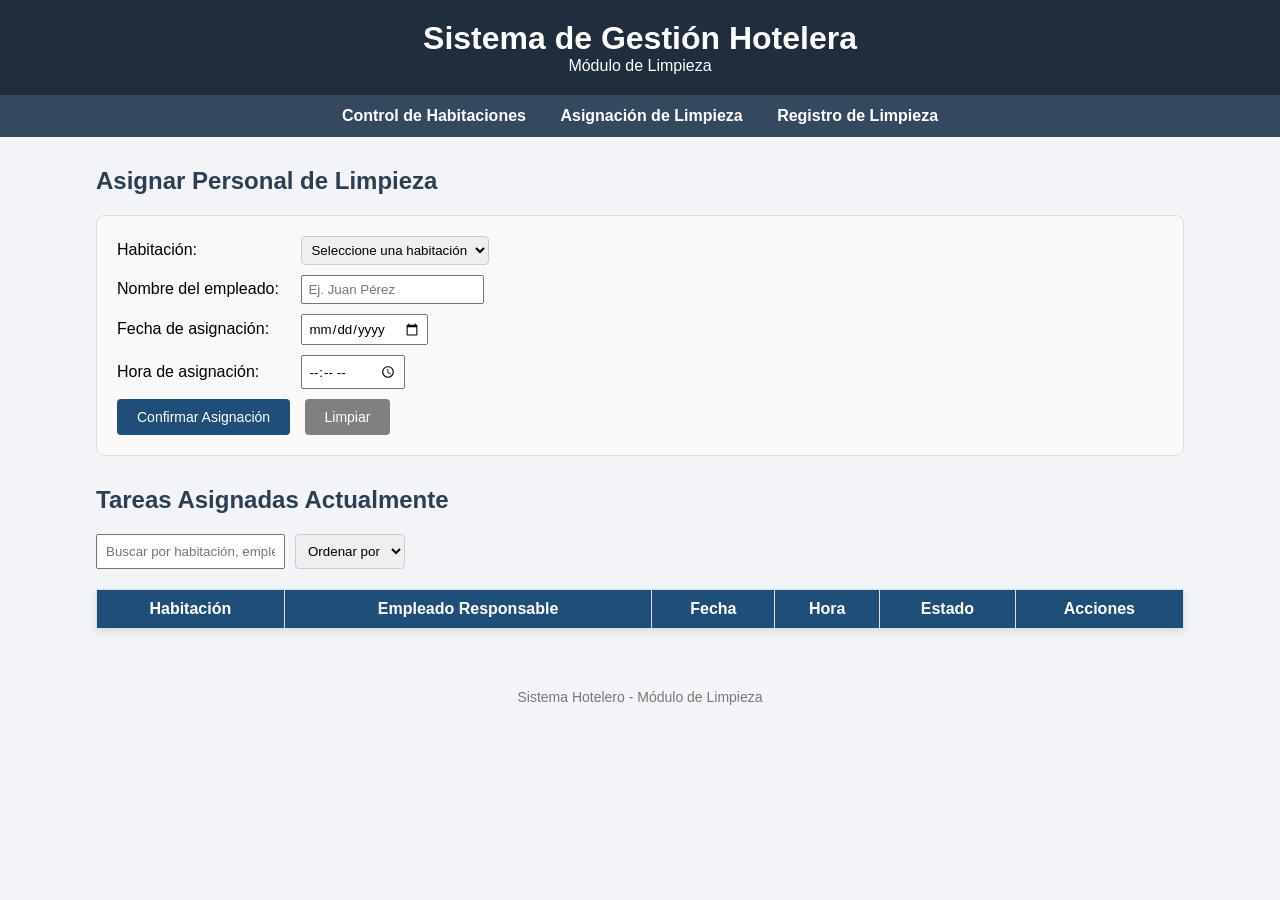
==== asignacion_limpieza.html @ deaca9ff "Agregue Nuevos Cambios Visuales" ====
<!DOCTYPE html>
<html lang="es">
<head>
    <meta charset="UTF-8">
    <meta name="viewport" content="width=device-width, initial-scale=1.0">
    <title>Asignación de Limpieza - Sistema Hotelero</title>
    <link rel="stylesheet" href="estilos_limpieza.css">
    <style>
        .barra-controles {
            display: flex;
            flex-wrap: wrap;
            gap: 10px;
            margin-bottom: 20px;
            align-items: center;
        }

        .barra-controles input,
        .barra-controles select {
            padding: 8px;
        }

        .mensaje {
            padding: 12px;
            margin-bottom: 15px;
            border-radius: 5px;
            display: none;
            font-weight: bold;
        }

        .mensaje.exito {
            background-color: #d4edda;
            color: #155724;
            border: 1px solid #c3e6cb;
        }

        .mensaje.error {
            background-color: #f8d7da;
            color: #721c24;
            border: 1px solid #f5c6cb;
        }

        .acciones-btn {
            padding: 5px 10px;
            border: none;
            color: white;
            cursor: pointer;
            border-radius: 4px;
            margin-right: 5px;
        }

        .btn-editar {
            background-color: orange;
        }

        .btn-eliminar {
            background-color: red;
        }

        .btn-limpiar {
            background-color: gray;
            color: white;
            border: none;
            padding: 10px 20px;
            cursor: pointer;
            border-radius: 4px;
            margin-left: 10px;
        }

        table {
            width: 100%;
            border-collapse: collapse;
            background: white;
        }

        th, td {
            border: 1px solid #ddd;
            padding: 10px;
            text-align: center;
        }

        th {
            background-color: #1f4e79;
            color: white;
        }
    </style>
</head>
<body>

<header>
    <h1>Sistema de Gestión Hotelera</h1>
    <p>Módulo de Limpieza</p>
</header>

<nav>
    <a href="index.html">Control de Habitaciones</a>
    <a href="asignacion_limpieza.html">Asignación de Limpieza</a>
    <a href="#">Registro de Limpieza</a>
</nav>

<div class="container">

    <h2>Asignar Personal de Limpieza</h2>

    <div id="mensaje" class="mensaje"></div>

    <div style="background-color: #f9f9f9; padding: 20px; border-radius: 8px; border: 1px solid #ddd; margin-bottom: 30px;">
        <form id="formAsignacion">
            <label for="habitacion" style="display: inline-block; width: 180px;">Habitación:</label>
            <select id="habitacion" name="habitacion" style="padding: 5px; margin-bottom: 10px;">
                <option value="">Seleccione una habitación</option>
                <option value="101">101</option>
                <option value="102">102</option>
                <option value="103">103</option>
                <option value="104">104</option>
                <option value="105">105</option>
                <option value="201">201</option>
                <option value="202">202</option>
                <option value="203">203</option>
                <option value="204">204</option>
                <option value="205">205</option>
                <option value="301">301</option>
                <option value="302">302</option>
                <option value="303">303</option>
                <option value="304">304</option>
                <option value="305">305</option>
                <option value="401">401</option>
                <option value="402">402</option>
                <option value="403">403</option>
            </select>
            <br>

            <label for="empleado" style="display: inline-block; width: 180px;">Nombre del empleado:</label>
            <input type="text" id="empleado" name="empleado" placeholder="Ej. Juan Pérez" style="padding: 5px; margin-bottom: 10px;">
            <br>

            <label for="fecha" style="display: inline-block; width: 180px;">Fecha de asignación:</label>
            <input type="date" id="fecha" name="fecha" style="padding: 5px; margin-bottom: 10px;">
            <br>

            <label for="hora" style="display: inline-block; width: 180px;">Hora de asignación:</label>
            <input type="time" id="hora" name="hora" style="padding: 5px; margin-bottom: 10px;">
            <br>

            <button type="submit" id="btnGuardar" style="background-color: #1f4e79; color: white; border: none; padding: 10px 20px; cursor: pointer; border-radius: 4px;">
                Confirmar Asignación
            </button>

            <button type="button" class="btn-limpiar" onclick="limpiarFormulario()">
                Limpiar
            </button>
        </form>
    </div>

    <h2>Tareas Asignadas Actualmente</h2>

    <div class="barra-controles">
        <input type="text" id="buscador" placeholder="Buscar por habitación, empleado o fecha">

        <select id="ordenarPor">
            <option value="ninguno">Ordenar por</option>
            <option value="habitacion">Habitación</option>
            <option value="fecha">Fecha</option>
        </select>
    </div>

    <table id="tablaAsignaciones">
        <thead>
        <tr>
            <th>Habitación</th>
            <th>Empleado Responsable</th>
            <th>Fecha</th>
            <th>Hora</th>
            <th>Estado</th>
            <th>Acciones</th>
        </tr>
        </thead>
        <tbody>
        </tbody>
    </table>

</div>

<footer>
    Sistema Hotelero - Módulo de Limpieza
</footer>

<script>
    let asignaciones = JSON.parse(localStorage.getItem("asignaciones")) || [];
    let indiceEditando = -1;

    function guardarAsignaciones() {
        localStorage.setItem("asignaciones", JSON.stringify(asignaciones));
    }

    function mostrarMensaje(texto, tipo) {
        const mensaje = document.getElementById("mensaje");
        mensaje.textContent = texto;
        mensaje.className = "mensaje " + tipo;
        mensaje.style.display = "block";

        setTimeout(() => {
            mensaje.style.display = "none";
        }, 2500);
    }

    function eliminarAsignacion(indice) {
        const confirmar = confirm("¿Seguro que deseas eliminar esta asignación?");
        if (!confirmar) return;

        asignaciones.splice(indice, 1);
        guardarAsignaciones();
        aplicarFiltrosYOrden();
        mostrarMensaje("Asignación eliminada correctamente", "exito");
    }

    function editarAsignacion(indice) {
        document.getElementById("habitacion").value = asignaciones[indice].habitacion;
        document.getElementById("empleado").value = asignaciones[indice].empleado;
        document.getElementById("fecha").value = asignaciones[indice].fecha;
        document.getElementById("hora").value = asignaciones[indice].hora;

        indiceEditando = indice;
        document.getElementById("btnGuardar").textContent = "Guardar Cambios";
        mostrarMensaje("Editando asignación seleccionada", "exito");
    }

    function limpiarFormulario() {
        document.getElementById("formAsignacion").reset();
        indiceEditando = -1;
        document.getElementById("btnGuardar").textContent = "Confirmar Asignación";
        mostrarMensaje("Formulario limpiado", "exito");
    }

    function validarNombre(nombre) {
        const soloNumeros = /^[0-9]+$/;
        return nombre.trim() !== "" && !soloNumeros.test(nombre.trim());
    }

    function existeAsignacionDuplicada(habitacion, fecha, indiceActual = -1) {
        return asignaciones.some((a, index) => {
            return a.habitacion === habitacion && a.fecha === fecha && index !== indiceActual;
        });
    }

    document.getElementById("formAsignacion").addEventListener("submit", function(e) {
        e.preventDefault();

        let habitacion = document.getElementById("habitacion").value;
        let empleado = document.getElementById("empleado").value;
        let fecha = document.getElementById("fecha").value;
        let hora = document.getElementById("hora").value;
        let estado = "Pendiente";

        if (habitacion === "" || empleado.trim() === "" || fecha === "" || hora === "") {
            mostrarMensaje("Completa todos los campos", "error");
            return;
        }

        if (!validarNombre(empleado)) {
            mostrarMensaje("El nombre del empleado no puede estar vacío ni ser solo números", "error");
            return;
        }

        if (existeAsignacionDuplicada(habitacion, fecha, indiceEditando)) {
            mostrarMensaje("Ya existe una asignación para esa habitación en esa fecha", "error");
            return;
        }

        let datosAsignacion = {
            habitacion: habitacion,
            empleado: empleado,
            fecha: fecha,
            hora: hora,
            estado: estado
        };

        if (indiceEditando === -1) {
            asignaciones.push(datosAsignacion);
            mostrarMensaje("Asignación guardada correctamente", "exito");
        } else {
            asignaciones[indiceEditando] = datosAsignacion;
            indiceEditando = -1;
            document.getElementById("btnGuardar").textContent = "Confirmar Asignación";
            mostrarMensaje("Asignación actualizada correctamente", "exito");
        }

        guardarAsignaciones();
        aplicarFiltrosYOrden();
        document.getElementById("formAsignacion").reset();
    });

    document.getElementById("buscador").addEventListener("input", aplicarFiltrosYOrden);
    document.getElementById("ordenarPor").addEventListener("change", aplicarFiltrosYOrden);

    function aplicarFiltrosYOrden() {
        let texto = document.getElementById("buscador").value.toLowerCase();
        let orden = document.getElementById("ordenarPor").value;

        let listaFiltrada = asignaciones.filter(a =>
            a.habitacion.toLowerCase().includes(texto) ||
            a.empleado.toLowerCase().includes(texto) ||
            a.fecha.toLowerCase().includes(texto)
        );

        if (orden === "habitacion") {
            listaFiltrada.sort((a, b) => a.habitacion.localeCompare(b.habitacion));
        } else if (orden === "fecha") {
            listaFiltrada.sort((a, b) => a.fecha.localeCompare(b.fecha));
        }

        const listaConIndices = listaFiltrada.map(item => {
            return {
                ...item,
                indiceOriginal: asignaciones.findIndex(a =>
                    a.habitacion === item.habitacion &&
                    a.empleado === item.empleado &&
                    a.fecha === item.fecha &&
                    a.hora === item.hora &&
                    a.estado === item.estado
                )
            };
        });

        let tbody = document.querySelector("#tablaAsignaciones tbody");
        tbody.innerHTML = "";

        listaConIndices.forEach(function(asignacion) {
            let fila = document.createElement("tr");

            fila.innerHTML = `
                <td>${asignacion.habitacion}</td>
                <td>${asignacion.empleado}</td>
                <td>${asignacion.fecha}</td>
                <td>${asignacion.hora}</td>
                <td>${asignacion.estado}</td>
                <td>
                    <button class="acciones-btn btn-editar" onclick="editarAsignacion(${asignacion.indiceOriginal})">Editar</button>
                    <button class="acciones-btn btn-eliminar" onclick="eliminarAsignacion(${asignacion.indiceOriginal})">Eliminar</button>
                </td>
            `;

            tbody.appendChild(fila);
        });
    }

    aplicarFiltrosYOrden();
</script>

</body>
</html>
---- estilos_limpieza.css ----
*{
margin:0;
padding:0;
box-sizing:border-box;
font-family:Arial, Helvetica, sans-serif;
}

body{background:#f2f4f7;}

header{
background:#1f2d3d;
color:white;
text-align:center;
padding:20px;
}

nav{
background:#34495e;
padding:12px;
text-align:center;
}

nav a{
color:white;
margin:15px;
text-decoration:none;
font-weight:bold;
}

nav a:hover{text-decoration:underline;}

.container{width:85%; margin:auto; margin-top:30px;}

h2{margin-bottom:20px; color:#2c3e50;}

table{
width:100%;
border-collapse:collapse;
background:white;
box-shadow:0 3px 8px rgba(0,0,0,0.1);
}

th{
background:#2c3e50;
color:white;
padding:12px;
}

td{
padding:12px;
text-align:center;
border-bottom:1px solid #ddd;
}

tr:hover{background:#f5f5f5;}

select{
padding:5px;
border-radius:4px;
border:1px solid #ccc;
}

button{
padding:7px 14px;
background:#3498db;
border:none;
color:white;
border-radius:5px;
cursor:pointer;
font-size:14px;
}

button:hover{background:#2980b9;}

.limpia{color:green; font-weight:bold;}
.sucia{color:red; font-weight:bold;}
.limpieza{color:orange; font-weight:bold;}
.mantenimiento{color:gray; font-weight:bold;}

footer{
margin-top:40px;
text-align:center;
padding:20px;
color:#777;
font-size:14px;
}

/* ===== Estilos para el formulario de Registro de Limpieza ===== */
#registro {
  max-width: 700px;
  margin: 40px auto;
}

#formRegistro {
  background: #fff;
  border-radius: 10px;
  padding: 25px;
  box-shadow: 0 4px 12px rgba(0,0,0,0.15);
}

#formRegistro label {
  font-weight: bold;
  color: #2c3e50;
  margin-bottom: 6px;
  display: block;
}

#formRegistro input,
#formRegistro select,
#formRegistro textarea {
  width: 100%;
  padding: 12px 14px;
  border: 1px solid #ccc;
  border-radius: 6px;
  margin-bottom: 18px;
  font-size: 14px;
  transition: border-color 0.3s;
}

#formRegistro input:focus,
#formRegistro select:focus,
#formRegistro textarea:focus {
  border-color: #3498db;
  outline: none;
  box-shadow: 0 0 5px rgba(52,152,219,0.3);
}

#formRegistro textarea {
  resize: vertical;
}

#registro h2 {
  color: #2c3e50;
  font-weight: bold;
}

#registro .btn-success {
  font-size: 16px;
  padding: 12px;
  border-radius: 6px;
  width: 100%;
  background: #28a745;
  border: none;
  transition: background 0.3s;
}

#registro .btn-success:hover {
  background: #218838;
}

/* ===== Estilos para la tabla de Historial de Limpieza ===== */
#historial {
  max-width: 900px;
  margin: 40px auto;
}

#tablaHistorial {
  width: 100%;
  border-collapse: collapse;
  background: #fff;
  border-radius: 8px;
  overflow: hidden;
  box-shadow: 0 4px 12px rgba(0,0,0,0.1);
}

#tablaHistorial th {
  background: #2c3e50;
  color: #fff;
  padding: 14px;
  text-align: center;
  font-weight: bold;
}

#tablaHistorial td {
  padding: 12px;
  text-align: center;
  border-bottom: 1px solid #ddd;
  font-size: 14px;
}

#tablaHistorial tr:hover {
  background: #f9f9f9;
}

/* Estados con colores tipo badge */
.badge {
  padding: 6px 10px;
  border-radius: 12px;
  font-size: 13px;
  font-weight: bold;
  color: #fff;
}

.badge-success { background: #28a745; }   
.badge-warning { background: #ffc107; }   
.badge-danger  { background: #dc3545; }   

/* Botón de acción (borrar) */
#tablaHistorial .btn-danger {
  padding: 6px 10px;
  font-size: 14px;
  border-radius: 6px;
  background: #dc3545;
  border: none;
  cursor: pointer;
  color: #fff;
  transition: background 0.3s;
}

#tablaHistorial .btn-danger:hover {
  background: #c82333;
}
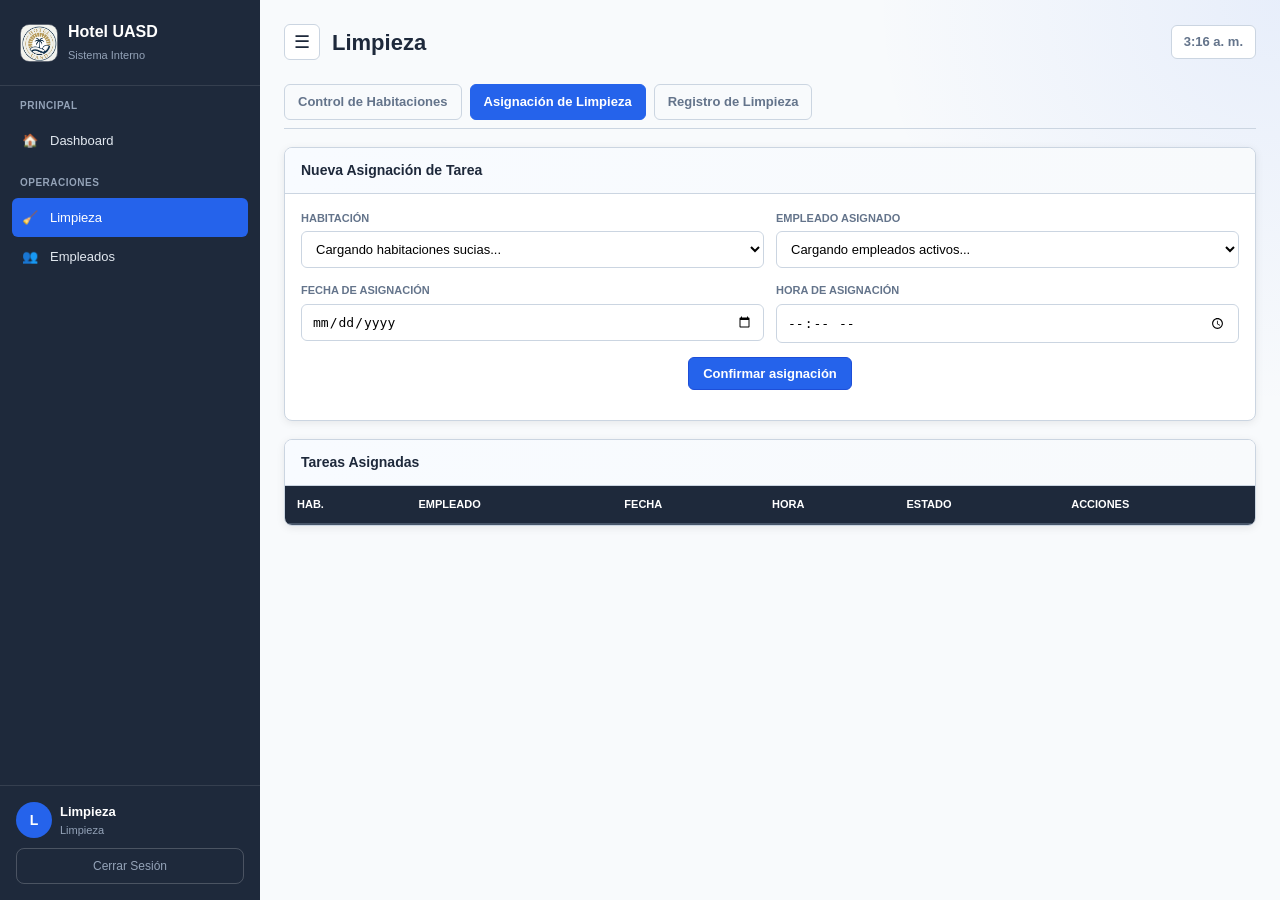
==== commit e8733d71: "Subir versión correcta del módulo de limpieza" ====
--- a/asignacion_limpieza.html
+++ b/asignacion_limpieza.html
@@ -3,348 +3,152 @@
 <head>
     <meta charset="UTF-8">
     <meta name="viewport" content="width=device-width, initial-scale=1.0">
-    <title>Asignación de Limpieza - Sistema Hotelero</title>
-    <link rel="stylesheet" href="estilos_limpieza.css">
+    <meta http-equiv="Cache-Control" content="no-cache, no-store, must-revalidate">
+    <meta http-equiv="Pragma" content="no-cache">
+    <meta http-equiv="Expires" content="0">
+    <title>Hotel UASD &middot; Limpieza</title>
+    <link rel="icon" type="image/png" href="assets/img/logo-hotel.png">
     <style>
-        .barra-controles {
-            display: flex;
-            flex-wrap: wrap;
-            gap: 10px;
-            margin-bottom: 20px;
-            align-items: center;
+        html, body {
+            background: #f8fafc;
+            color: #1e293b;
         }
 
-        .barra-controles input,
-        .barra-controles select {
-            padding: 8px;
-        }
-
-        .mensaje {
-            padding: 12px;
-            margin-bottom: 15px;
-            border-radius: 5px;
-            display: none;
-            font-weight: bold;
-        }
-
-        .mensaje.exito {
-            background-color: #d4edda;
-            color: #155724;
-            border: 1px solid #c3e6cb;
-        }
-
-        .mensaje.error {
-            background-color: #f8d7da;
-            color: #721c24;
-            border: 1px solid #f5c6cb;
-        }
-
-        .acciones-btn {
-            padding: 5px 10px;
-            border: none;
-            color: white;
-            cursor: pointer;
-            border-radius: 4px;
-            margin-right: 5px;
-        }
-
-        .btn-editar {
-            background-color: orange;
-        }
-
-        .btn-eliminar {
-            background-color: red;
-        }
-
-        .btn-limpiar {
-            background-color: gray;
-            color: white;
-            border: none;
-            padding: 10px 20px;
-            cursor: pointer;
-            border-radius: 4px;
-            margin-left: 10px;
-        }
-
-        table {
-            width: 100%;
-            border-collapse: collapse;
-            background: white;
-        }
-
-        th, td {
-            border: 1px solid #ddd;
-            padding: 10px;
-            text-align: center;
-        }
-
-        th {
-            background-color: #1f4e79;
-            color: white;
+        .app-layout {
+            min-height: 100vh;
         }
     </style>
+    <link rel="stylesheet" href="assets/css/estilos_limpieza.css">
 </head>
 <body>
+<div class="app-layout">
+    <aside class="sidebar" id="sidebar">
+        <div class="sidebar-header">
+            <div class="logo-icon">
+                <img src="assets/img/logo-hotel.png" alt="Logo Hotel UASD" class="logo-icon-img">
+            </div>
+            <div class="logo-texto">
+                <h2>Hotel UASD</h2>
+                <small>Sistema Interno</small>
+            </div>
+        </div>
 
-<header>
-    <h1>Sistema de Gestión Hotelera</h1>
-    <p>Módulo de Limpieza</p>
-</header>
+        <div class="sidebar-menu">
+            <div class="menu-seccion">
+                <div class="menu-titulo">Principal</div>
+                <a href="#" class="menu-item">
+                    <span class="icono">&#127968;</span>
+                    <span class="texto-menu">Dashboard</span>
+                </a>
+            </div>
 
-<nav>
-    <a href="index.html">Control de Habitaciones</a>
-    <a href="asignacion_limpieza.html">Asignación de Limpieza</a>
-    <a href="#">Registro de Limpieza</a>
-</nav>
+            <div class="menu-seccion">
+                <div class="menu-titulo">Operaciones</div>
+                <a href="index.html" class="menu-item activo">
+                    <span class="icono">&#129529;</span>
+                    <span class="texto-menu">Limpieza</span>
+                </a>
+                <a href="empleados_limpieza.html" class="menu-item">
+                    <span class="icono">&#128101;</span>
+                    <span class="texto-menu">Empleados</span>
+                </a>
+            </div>
+        </div>
 
-<div class="container">
+        <div class="sidebar-footer">
+            <div class="usuario-info">
+                <div class="usuario-avatar">L</div>
+                <div class="usuario-datos">
+                    <span class="usuario-nombre">Limpieza</span>
+                    <span class="usuario-rol">Limpieza</span>
+                </div>
+            </div>
+            <button type="button" class="btn-cerrar-sesion">Cerrar Sesi&oacute;n</button>
+        </div>
+    </aside>
 
-    <h2>Asignar Personal de Limpieza</h2>
+    <div class="sidebar-backdrop" id="sidebarBackdrop"></div>
 
-    <div id="mensaje" class="mensaje"></div>
+    <main class="main-content">
+        <header class="top-header">
+            <div style="display:flex;align-items:center;gap:12px">
+                <button class="btn-toggle-sidebar" id="toggleSidebar" title="Abrir men&uacute;">&#9776;</button>
+                <h1>Limpieza</h1>
+            </div>
+            <div class="hora-actual" id="horaActual">--:--</div>
+        </header>
 
-    <div style="background-color: #f9f9f9; padding: 20px; border-radius: 8px; border: 1px solid #ddd; margin-bottom: 30px;">
-        <form id="formAsignacion">
-            <label for="habitacion" style="display: inline-block; width: 180px;">Habitación:</label>
-            <select id="habitacion" name="habitacion" style="padding: 5px; margin-bottom: 10px;">
-                <option value="">Seleccione una habitación</option>
-                <option value="101">101</option>
-                <option value="102">102</option>
-                <option value="103">103</option>
-                <option value="104">104</option>
-                <option value="105">105</option>
-                <option value="201">201</option>
-                <option value="202">202</option>
-                <option value="203">203</option>
-                <option value="204">204</option>
-                <option value="205">205</option>
-                <option value="301">301</option>
-                <option value="302">302</option>
-                <option value="303">303</option>
-                <option value="304">304</option>
-                <option value="305">305</option>
-                <option value="401">401</option>
-                <option value="402">402</option>
-                <option value="403">403</option>
-            </select>
-            <br>
+        <div class="limpieza-module">
+            <div class="sub-nav">
+                <a href="index.html" class="sub-nav-btn-link"><span class="sub-nav-btn">Control de Habitaciones</span></a>
+                <button class="sub-nav-btn activo">Asignaci&oacute;n de Limpieza</button>
+                <a href="index.html#registro" class="sub-nav-btn-link"><span class="sub-nav-btn">Registro de Limpieza</span></a>
+            </div>
 
-            <label for="empleado" style="display: inline-block; width: 180px;">Nombre del empleado:</label>
-            <input type="text" id="empleado" name="empleado" placeholder="Ej. Juan Pérez" style="padding: 5px; margin-bottom: 10px;">
-            <br>
+            <div class="panel">
+                <div class="panel-header">
+                    <span class="panel-titulo">Nueva Asignaci&oacute;n de Tarea</span>
+                </div>
+                <div class="panel-body">
+                    <div id="mensaje" class="mensaje"></div>
 
-            <label for="fecha" style="display: inline-block; width: 180px;">Fecha de asignación:</label>
-            <input type="date" id="fecha" name="fecha" style="padding: 5px; margin-bottom: 10px;">
-            <br>
+                    <form id="formAsignacion" class="grid-2 form-grid-tight">
+                        <div class="form-group">
+                            <label for="habitacion" class="form-label">Habitaci&oacute;n</label>
+                            <select id="habitacion" name="habitacion" required>
+                                <option value="">Cargando habitaciones sucias...</option>
+                            </select>
+                        </div>
 
-            <label for="hora" style="display: inline-block; width: 180px;">Hora de asignación:</label>
-            <input type="time" id="hora" name="hora" style="padding: 5px; margin-bottom: 10px;">
-            <br>
+                        <div class="form-group">
+                            <label for="empleado" class="form-label">Empleado asignado</label>
+                            <select id="empleado" name="empleado" required>
+                                <option value="">Cargando empleados activos...</option>
+                            </select>
+                        </div>
 
-            <button type="submit" id="btnGuardar" style="background-color: #1f4e79; color: white; border: none; padding: 10px 20px; cursor: pointer; border-radius: 4px;">
-                Confirmar Asignación
-            </button>
+                        <div class="form-group">
+                            <label for="fecha" class="form-label">Fecha de asignaci&oacute;n</label>
+                            <input type="date" id="fecha" name="fecha" required>
+                        </div>
 
-            <button type="button" class="btn-limpiar" onclick="limpiarFormulario()">
-                Limpiar
-            </button>
-        </form>
-    </div>
+                        <div class="form-group">
+                            <label for="hora" class="form-label">Hora de asignaci&oacute;n</label>
+                            <input type="time" id="hora" name="hora" required>
+                        </div>
 
-    <h2>Tareas Asignadas Actualmente</h2>
+                        <div class="form-group form-group-full form-actions-end">
+                            <button type="submit" id="btnGuardar" class="btn btn-primario">Confirmar asignaci&oacute;n</button>
+                        </div>
+                    </form>
+                </div>
+            </div>
 
-    <div class="barra-controles">
-        <input type="text" id="buscador" placeholder="Buscar por habitación, empleado o fecha">
-
-        <select id="ordenarPor">
-            <option value="ninguno">Ordenar por</option>
-            <option value="habitacion">Habitación</option>
-            <option value="fecha">Fecha</option>
-        </select>
-    </div>
-
-    <table id="tablaAsignaciones">
-        <thead>
-        <tr>
-            <th>Habitación</th>
-            <th>Empleado Responsable</th>
-            <th>Fecha</th>
-            <th>Hora</th>
-            <th>Estado</th>
-            <th>Acciones</th>
-        </tr>
-        </thead>
-        <tbody>
-        </tbody>
-    </table>
-
+            <div class="panel">
+                <div class="panel-header">
+                    <span class="panel-titulo">Tareas Asignadas</span>
+                </div>
+                <div class="tabla-wrap">
+                    <table id="tablaAsignaciones" class="modulo-table">
+                        <thead>
+                        <tr>
+                            <th>Hab.</th>
+                            <th>Empleado</th>
+                            <th>Fecha</th>
+                            <th>Hora</th>
+                            <th>Estado</th>
+                            <th>Acciones</th>
+                        </tr>
+                        </thead>
+                        <tbody></tbody>
+                    </table>
+                </div>
+            </div>
+        </div>
+    </main>
 </div>
 
-<footer>
-    Sistema Hotelero - Módulo de Limpieza
-</footer>
-
-<script>
-    let asignaciones = JSON.parse(localStorage.getItem("asignaciones")) || [];
-    let indiceEditando = -1;
-
-    function guardarAsignaciones() {
-        localStorage.setItem("asignaciones", JSON.stringify(asignaciones));
-    }
-
-    function mostrarMensaje(texto, tipo) {
-        const mensaje = document.getElementById("mensaje");
-        mensaje.textContent = texto;
-        mensaje.className = "mensaje " + tipo;
-        mensaje.style.display = "block";
-
-        setTimeout(() => {
-            mensaje.style.display = "none";
-        }, 2500);
-    }
-
-    function eliminarAsignacion(indice) {
-        const confirmar = confirm("¿Seguro que deseas eliminar esta asignación?");
-        if (!confirmar) return;
-
-        asignaciones.splice(indice, 1);
-        guardarAsignaciones();
-        aplicarFiltrosYOrden();
-        mostrarMensaje("Asignación eliminada correctamente", "exito");
-    }
-
-    function editarAsignacion(indice) {
-        document.getElementById("habitacion").value = asignaciones[indice].habitacion;
-        document.getElementById("empleado").value = asignaciones[indice].empleado;
-        document.getElementById("fecha").value = asignaciones[indice].fecha;
-        document.getElementById("hora").value = asignaciones[indice].hora;
-
-        indiceEditando = indice;
-        document.getElementById("btnGuardar").textContent = "Guardar Cambios";
-        mostrarMensaje("Editando asignación seleccionada", "exito");
-    }
-
-    function limpiarFormulario() {
-        document.getElementById("formAsignacion").reset();
-        indiceEditando = -1;
-        document.getElementById("btnGuardar").textContent = "Confirmar Asignación";
-        mostrarMensaje("Formulario limpiado", "exito");
-    }
-
-    function validarNombre(nombre) {
-        const soloNumeros = /^[0-9]+$/;
-        return nombre.trim() !== "" && !soloNumeros.test(nombre.trim());
-    }
-
-    function existeAsignacionDuplicada(habitacion, fecha, indiceActual = -1) {
-        return asignaciones.some((a, index) => {
-            return a.habitacion === habitacion && a.fecha === fecha && index !== indiceActual;
-        });
-    }
-
-    document.getElementById("formAsignacion").addEventListener("submit", function(e) {
-        e.preventDefault();
-
-        let habitacion = document.getElementById("habitacion").value;
-        let empleado = document.getElementById("empleado").value;
-        let fecha = document.getElementById("fecha").value;
-        let hora = document.getElementById("hora").value;
-        let estado = "Pendiente";
-
-        if (habitacion === "" || empleado.trim() === "" || fecha === "" || hora === "") {
-            mostrarMensaje("Completa todos los campos", "error");
-            return;
-        }
-
-        if (!validarNombre(empleado)) {
-            mostrarMensaje("El nombre del empleado no puede estar vacío ni ser solo números", "error");
-            return;
-        }
-
-        if (existeAsignacionDuplicada(habitacion, fecha, indiceEditando)) {
-            mostrarMensaje("Ya existe una asignación para esa habitación en esa fecha", "error");
-            return;
-        }
-
-        let datosAsignacion = {
-            habitacion: habitacion,
-            empleado: empleado,
-            fecha: fecha,
-            hora: hora,
-            estado: estado
-        };
-
-        if (indiceEditando === -1) {
-            asignaciones.push(datosAsignacion);
-            mostrarMensaje("Asignación guardada correctamente", "exito");
-        } else {
-            asignaciones[indiceEditando] = datosAsignacion;
-            indiceEditando = -1;
-            document.getElementById("btnGuardar").textContent = "Confirmar Asignación";
-            mostrarMensaje("Asignación actualizada correctamente", "exito");
-        }
-
-        guardarAsignaciones();
-        aplicarFiltrosYOrden();
-        document.getElementById("formAsignacion").reset();
-    });
-
-    document.getElementById("buscador").addEventListener("input", aplicarFiltrosYOrden);
-    document.getElementById("ordenarPor").addEventListener("change", aplicarFiltrosYOrden);
-
-    function aplicarFiltrosYOrden() {
-        let texto = document.getElementById("buscador").value.toLowerCase();
-        let orden = document.getElementById("ordenarPor").value;
-
-        let listaFiltrada = asignaciones.filter(a =>
-            a.habitacion.toLowerCase().includes(texto) ||
-            a.empleado.toLowerCase().includes(texto) ||
-            a.fecha.toLowerCase().includes(texto)
-        );
-
-        if (orden === "habitacion") {
-            listaFiltrada.sort((a, b) => a.habitacion.localeCompare(b.habitacion));
-        } else if (orden === "fecha") {
-            listaFiltrada.sort((a, b) => a.fecha.localeCompare(b.fecha));
-        }
-
-        const listaConIndices = listaFiltrada.map(item => {
-            return {
-                ...item,
-                indiceOriginal: asignaciones.findIndex(a =>
-                    a.habitacion === item.habitacion &&
-                    a.empleado === item.empleado &&
-                    a.fecha === item.fecha &&
-                    a.hora === item.hora &&
-                    a.estado === item.estado
-                )
-            };
-        });
-
-        let tbody = document.querySelector("#tablaAsignaciones tbody");
-        tbody.innerHTML = "";
-
-        listaConIndices.forEach(function(asignacion) {
-            let fila = document.createElement("tr");
-
-            fila.innerHTML = `
-                <td>${asignacion.habitacion}</td>
-                <td>${asignacion.empleado}</td>
-                <td>${asignacion.fecha}</td>
-                <td>${asignacion.hora}</td>
-                <td>${asignacion.estado}</td>
-                <td>
-                    <button class="acciones-btn btn-editar" onclick="editarAsignacion(${asignacion.indiceOriginal})">Editar</button>
-                    <button class="acciones-btn btn-eliminar" onclick="eliminarAsignacion(${asignacion.indiceOriginal})">Eliminar</button>
-                </td>
-            `;
-
-            tbody.appendChild(fila);
-        });
-    }
-
-    aplicarFiltrosYOrden();
-</script>
+<script src="assets/js/limpieza/asignacion.js"></script>
 
 </body>
-</html>+</html>
--- a/assets/css/estilos_limpieza.css
+++ b/assets/css/estilos_limpieza.css
@@ -0,0 +1,1597 @@
+/* =========================================
+   BASE VISUAL ADAPTADA DEL PROYECTO UNIFICADO
+   Conserva la lógica actual del módulo
+   ========================================= */
+
+:root {
+  --azul: #2563eb;
+  --azul-oscuro: #1d4ed8;
+  --fondo: #f8fafc;
+  --blanco: #ffffff;
+  --borde: #cbd5e1;
+  --borde-oscuro: #475569;
+  --texto: #1e293b;
+  --texto-2: #64748b;
+  --texto-3: #94a3b8;
+  --verde: #22c55e;
+  --verde-bg: #dcfce7;
+  --naranja: #f97316;
+  --naranja-bg: #ffedd5;
+  --rojo: #ef4444;
+  --rojo-bg: #fee2e2;
+  --sidebar-bg: #1e293b;
+  --sidebar-text: #e2e8f0;
+  --sidebar-muted: #94a3b8;
+  --shadow: 0 2px 8px rgba(0, 0, 0, 0.08);
+  --shadow-md: 0 4px 16px rgba(0, 0, 0, 0.10);
+}
+
+*,
+*::before,
+*::after {
+  box-sizing: border-box;
+  margin: 0;
+  padding: 0;
+}
+
+body {
+  font-family: -apple-system, BlinkMacSystemFont, "Segoe UI", Arial, sans-serif;
+  background:
+    radial-gradient(circle at top right, rgba(37, 99, 235, 0.08), transparent 26%),
+    var(--fondo);
+  color: var(--texto);
+  font-size: 14px;
+  line-height: 1.5;
+}
+
+body.sidebar-mobile-open {
+  overflow: hidden;
+}
+
+/* Layout principal del sistema unificado */
+.app-layout {
+  display: flex;
+  min-height: 100vh;
+}
+
+.sidebar {
+  width: 260px;
+  background: var(--sidebar-bg);
+  color: var(--sidebar-text);
+  display: flex;
+  flex-direction: column;
+  transition: width 0.3s ease;
+  position: fixed;
+  top: 0;
+  left: 0;
+  bottom: 0;
+  z-index: 100;
+  overflow-y: auto;
+}
+
+.sidebar-backdrop {
+  position: fixed;
+  inset: 0;
+  background: rgba(15, 23, 42, 0.48);
+  opacity: 0;
+  pointer-events: none;
+  transition: opacity 0.25s ease;
+  z-index: 95;
+}
+
+.sidebar-backdrop.visible {
+  opacity: 1;
+  pointer-events: auto;
+}
+
+.sidebar.collapsed {
+  width: 72px;
+}
+
+.sidebar.collapsed .logo-texto,
+.sidebar.collapsed .menu-titulo,
+.sidebar.collapsed .texto-menu,
+.sidebar.collapsed .usuario-info,
+.sidebar.collapsed .sidebar-tag {
+  display: none;
+}
+
+.sidebar-header {
+  padding: 20px;
+  border-bottom: 1px solid rgba(255,255,255,0.1);
+  display: flex;
+  align-items: center;
+  gap: 10px;
+}
+
+.logo-icon {
+  width: 38px;
+  height: 38px;
+  min-width: 38px;
+  border-radius: 10px;
+  background: rgba(255,255,255,0.12);
+  border: 1px solid rgba(255,255,255,0.2);
+  display: flex;
+  align-items: center;
+  justify-content: center;
+  color: #fff;
+  font-weight: 700;
+}
+
+.logo-icon-img {
+  width: 100%;
+  height: 100%;
+  object-fit: contain;
+  border-radius: 8px;
+  display: block;
+}
+
+.sidebar-header h2 {
+  font-size: 16px;
+  font-weight: 700;
+  color: #fff;
+}
+
+.sidebar-header small {
+  color: var(--sidebar-muted);
+  font-size: 11px;
+}
+
+.sidebar-menu {
+  padding: 12px;
+  flex: 1;
+}
+
+.menu-seccion {
+  margin-bottom: 14px;
+}
+
+.menu-titulo {
+  font-size: 10px;
+  text-transform: uppercase;
+  color: var(--sidebar-muted);
+  margin-bottom: 8px;
+  padding-left: 8px;
+  font-weight: 700;
+  letter-spacing: 0.5px;
+}
+
+.menu-item {
+  display: flex;
+  align-items: center;
+  gap: 10px;
+  padding: 10px 8px;
+  border-radius: 6px;
+  cursor: pointer;
+  color: var(--sidebar-text);
+  transition: 0.2s;
+  font-size: 13px;
+  font-weight: 500;
+  text-decoration: none;
+}
+
+.menu-item:hover {
+  background: rgba(255,255,255,0.08);
+}
+
+.menu-item.activo {
+  background: var(--azul);
+  color: #fff;
+}
+
+.menu-item .icono {
+  width: 20px;
+  text-align: center;
+}
+
+.sidebar-footer {
+  padding: 16px;
+  border-top: 1px solid rgba(255,255,255,0.1);
+  display: flex;
+  flex-direction: column;
+  gap: 10px;
+}
+
+.sidebar-tag {
+  width: 100%;
+  padding: 8px;
+  background: rgba(255,255,255,0.06);
+  border: 1px solid rgba(255,255,255,0.1);
+  border-radius: 6px;
+  color: var(--sidebar-muted);
+  font-size: 11px;
+  text-align: center;
+}
+
+.btn-cerrar-sesion {
+  width: 100%;
+  padding: 10px;
+  background: transparent;
+  border: 1px solid rgba(255,255,255,0.2);
+  border-radius: 8px;
+  color: var(--sidebar-muted);
+  cursor: pointer;
+  font-size: 12px;
+  transition: 0.2s;
+}
+
+.btn-cerrar-sesion:hover {
+  background: rgba(239,68,68,0.2);
+  border-color: var(--rojo);
+  color: var(--rojo);
+}
+
+.usuario-info {
+  display: flex;
+  align-items: center;
+  gap: 8px;
+}
+
+.usuario-avatar {
+  width: 36px;
+  height: 36px;
+  background: var(--azul);
+  border-radius: 50%;
+  display: flex;
+  align-items: center;
+  justify-content: center;
+  font-weight: 700;
+  color: #fff;
+  font-size: 14px;
+}
+
+.usuario-datos {
+  display: flex;
+  flex-direction: column;
+}
+
+.usuario-nombre {
+  font-size: 13px;
+  font-weight: 600;
+  color: #fff;
+}
+
+.usuario-rol {
+  font-size: 11px;
+  color: var(--sidebar-muted);
+}
+
+.main-content {
+  flex: 1;
+  margin-left: 260px;
+  padding: 24px;
+  transition: margin-left 0.3s ease;
+}
+
+.sidebar.collapsed ~ .main-content {
+  margin-left: 72px;
+}
+
+.top-header {
+  display: flex;
+  justify-content: space-between;
+  align-items: center;
+  margin-bottom: 24px;
+  flex-wrap: wrap;
+  gap: 12px;
+}
+
+.top-header h1 {
+  font-size: 22px;
+  font-weight: 700;
+}
+
+.hora-actual {
+  background: var(--blanco);
+  border: 1px solid var(--borde);
+  padding: 6px 12px;
+  border-radius: 6px;
+  font-size: 13px;
+  color: var(--texto-2);
+  font-weight: 600;
+}
+
+.btn-toggle-sidebar {
+  width: 36px;
+  height: 36px;
+  background: var(--blanco);
+  border: 1px solid var(--borde);
+  border-radius: 6px;
+  cursor: pointer;
+  display: flex;
+  align-items: center;
+  justify-content: center;
+  font-size: 18px;
+  transition: 0.2s;
+  color: var(--texto);
+}
+
+.btn-toggle-sidebar:hover {
+  background: var(--fondo);
+}
+
+.container {
+  width: min(1180px, calc(100% - 32px));
+  margin: 28px auto 0;
+}
+
+.limpieza-module {
+  display: flex;
+  flex-direction: column;
+  gap: 18px;
+}
+
+.module-hero {
+  background:
+    radial-gradient(circle at top right, rgba(37, 99, 235, 0.18), transparent 34%),
+    linear-gradient(135deg, #ffffff, #f8fafc);
+  border: 1px solid var(--borde);
+  border-radius: 14px;
+  padding: 22px;
+  display: flex;
+  justify-content: space-between;
+  align-items: flex-start;
+  gap: 16px;
+  box-shadow: var(--shadow);
+}
+
+.dashboard-shell {
+  display: flex;
+  flex-direction: column;
+  gap: 24px;
+}
+
+.activity-list {
+  list-style: none;
+  padding: 0;
+  margin: 0;
+}
+
+.activity-item {
+  padding: 18px 20px;
+  border-bottom: 1px solid var(--borde);
+  display: flex;
+  justify-content: space-between;
+  align-items: center;
+  gap: 14px;
+  font-size: 13px;
+}
+
+.activity-item:last-child {
+  border-bottom: none;
+}
+
+.activity-main {
+  display: flex;
+  align-items: center;
+  gap: 10px;
+}
+
+.activity-dot {
+  width: 11px;
+  height: 11px;
+  border-radius: 50%;
+  background: var(--verde);
+  flex-shrink: 0;
+}
+
+.activity-time {
+  font-size: 12px;
+  color: var(--texto-3);
+  white-space: nowrap;
+}
+
+.eyebrow {
+  font-size: 11px;
+  font-weight: 700;
+  color: var(--azul);
+  text-transform: uppercase;
+  letter-spacing: 0.08em;
+  margin-bottom: 6px;
+}
+
+.module-title {
+  font-size: 24px;
+  font-weight: 700;
+  margin-bottom: 8px;
+  color: var(--texto);
+}
+
+.module-copy {
+  color: var(--texto-2);
+  max-width: 760px;
+}
+
+.hero-badge {
+  background: #eff6ff;
+  color: var(--azul);
+  border: 1px solid #bfdbfe;
+  border-radius: 999px;
+  padding: 8px 12px;
+  font-size: 12px;
+  font-weight: 700;
+  white-space: nowrap;
+}
+
+.sub-nav {
+  display: flex;
+  gap: 8px;
+  flex-wrap: wrap;
+  border-bottom: 1px solid var(--borde);
+  padding-bottom: 8px;
+}
+
+.sub-nav-btn-link {
+  text-decoration: none;
+}
+
+.sub-nav-btn {
+  background: transparent;
+  border: 1px solid var(--borde);
+  padding: 7px 13px;
+  border-radius: 6px;
+  font-size: 13px;
+  font-weight: 600;
+  cursor: pointer;
+  color: var(--texto-2);
+}
+
+.sub-nav-btn.activo {
+  background: var(--azul);
+  color: #fff;
+  border-color: var(--azul);
+}
+
+.sub-nav-btn-link .sub-nav-btn {
+  display: inline-flex;
+}
+
+.kpi-grid {
+  display: grid;
+  grid-template-columns: repeat(4, 1fr);
+  gap: 14px;
+  margin-bottom: 4px;
+}
+
+.kpi-grid-3 {
+  grid-template-columns: repeat(3, 1fr);
+}
+
+.kpi {
+  background: var(--blanco);
+  border: 1px solid var(--borde);
+  padding: 16px;
+  text-align: center;
+  border-radius: 6px;
+  box-shadow: var(--shadow);
+}
+
+.kpi-valor {
+  font-size: 24px;
+  font-weight: 700;
+  color: var(--texto);
+}
+
+.kpi-label {
+  font-size: 11px;
+  color: var(--texto-2);
+  text-transform: uppercase;
+  margin-top: 4px;
+  font-weight: 600;
+}
+
+.kpi-valor.kpi-naranja {
+  color: var(--naranja);
+}
+
+.kpi-valor.kpi-azul {
+  color: var(--azul);
+}
+
+.kpi-valor.kpi-verde {
+  color: var(--verde);
+}
+
+.panel {
+  background: var(--blanco);
+  border: 1px solid var(--borde);
+  border-radius: 8px;
+  box-shadow: var(--shadow);
+  overflow: hidden;
+}
+
+.panel-header {
+  padding: 12px 16px;
+  border-bottom: 1px solid var(--borde);
+  background: linear-gradient(90deg, #f8fbff, #f8fafc);
+  display: flex;
+  align-items: center;
+  justify-content: space-between;
+  flex-wrap: wrap;
+  gap: 10px;
+}
+
+.limp-timeline {
+  display: flex;
+  flex-direction: column;
+  gap: 0;
+}
+
+.limp-tl-item {
+  display: flex;
+  gap: 12px;
+  padding: 10px 0;
+  position: relative;
+}
+
+.limp-tl-item::before {
+  content: "";
+  position: absolute;
+  left: 7px;
+  top: 0;
+  bottom: 0;
+  width: 2px;
+  background: var(--borde);
+}
+
+.limp-tl-item:last-child::before {
+  display: none;
+}
+
+.limp-tl-dot {
+  width: 16px;
+  height: 16px;
+  border-radius: 50%;
+  flex-shrink: 0;
+  z-index: 1;
+  margin-top: 4px;
+  border: 2px solid #fff;
+  box-shadow: 0 0 0 2px var(--borde);
+}
+
+.limp-tl-dot-limpia {
+  background: var(--verde);
+}
+
+.limp-tl-dot-sucia {
+  background: var(--rojo);
+}
+
+.limp-tl-dot-mantenimiento {
+  background: #6366f1;
+}
+
+.limp-tl-content {
+  flex: 1;
+  min-width: 0;
+  padding-bottom: 6px;
+}
+
+.limp-tl-head {
+  display: flex;
+  justify-content: space-between;
+  align-items: flex-start;
+  gap: 12px;
+  flex-wrap: wrap;
+}
+
+.limp-tl-title {
+  font-size: 13px;
+  font-weight: 700;
+  color: var(--texto);
+}
+
+.limp-tl-sub {
+  font-size: 12px;
+  color: var(--texto-2);
+  margin-top: 3px;
+}
+
+.limp-tl-time {
+  font-size: 11px;
+  color: var(--texto-3);
+  white-space: nowrap;
+}
+
+.limp-tl-actions {
+  display: flex;
+  justify-content: flex-end;
+  margin-top: 8px;
+}
+
+.history-toolbar {
+  align-items: end;
+}
+
+.history-date-group {
+  margin-bottom: 0;
+  min-width: 150px;
+}
+
+.history-toolbar-wrap {
+  display: flex;
+  gap: 10px;
+  flex-wrap: wrap;
+  align-items: end;
+  margin-bottom: 18px;
+}
+
+.history-report-grid {
+  display: grid;
+  grid-template-columns: repeat(3, 1fr);
+  gap: 14px;
+  margin-bottom: 18px;
+}
+
+.history-drawer .panel-body {
+  padding: 18px 20px;
+}
+
+.history-badge {
+  display: inline-flex;
+  align-items: center;
+  padding: 3px 10px;
+  border-radius: 999px;
+  font-size: 11px;
+  font-weight: 700;
+  margin-top: 8px;
+}
+
+.history-badge-ok {
+  background: #dcfce7;
+  color: #166534;
+}
+
+.history-badge-pending {
+  background: #fef3c7;
+  color: #92400e;
+}
+
+.export-format-body {
+  display: flex;
+  flex-direction: column;
+  gap: 18px;
+}
+
+.export-format-texto {
+  margin: 0;
+  color: var(--texto-2);
+  line-height: 1.5;
+}
+
+.export-format-grid {
+  display: grid;
+  grid-template-columns: repeat(3, minmax(0, 1fr));
+  gap: 10px;
+}
+
+.limp-empty {
+  text-align: center;
+  padding: 28px 16px;
+  color: var(--texto-2);
+}
+
+.limp-empty-icon {
+  font-size: 32px;
+  margin-bottom: 8px;
+}
+
+.panel-titulo {
+  font-size: 14px;
+  font-weight: 700;
+  color: var(--texto);
+}
+
+.panel-body {
+  padding: 16px;
+}
+
+.panel-footer-actions {
+  padding: 12px 16px 16px;
+  display: flex;
+  justify-content: flex-end;
+  gap: 10px;
+}
+
+.helper-inline {
+  color: var(--texto-2);
+  font-size: 12px;
+}
+
+.toolbar-inline {
+  display: flex;
+  gap: 10px;
+  flex-wrap: wrap;
+}
+
+.tabla-wrap {
+  overflow-x: auto;
+}
+
+table.modulo-table,
+table {
+  width: 100%;
+  border-collapse: collapse;
+  font-size: 13px;
+  background: var(--blanco);
+}
+
+table.modulo-table thead th,
+table thead th,
+th {
+  background: var(--sidebar-bg);
+  color: #fff;
+  font-size: 11px;
+  text-transform: uppercase;
+  padding: 10px 12px;
+  text-align: left;
+  border-bottom: 2px solid var(--borde-oscuro);
+}
+
+table.modulo-table tbody td,
+table tbody td,
+td {
+  padding: 10px 12px;
+  border-bottom: 1px solid var(--borde);
+  vertical-align: middle;
+  text-align: center;
+}
+
+table.modulo-table tbody tr:hover,
+table tbody tr:hover,
+tr:hover {
+  background: #f8fafc;
+}
+
+.form-group {
+  display: flex;
+  flex-direction: column;
+  gap: 5px;
+  margin-bottom: 14px;
+}
+
+.form-group-full {
+  grid-column: 1 / -1;
+}
+
+.form-label {
+  font-size: 11px;
+  font-weight: 700;
+  color: var(--texto-2);
+  text-transform: uppercase;
+}
+
+.form-control,
+.form-input,
+.form-select,
+input,
+select,
+textarea {
+  border: 1px solid var(--borde);
+  border-radius: 6px;
+  padding: 9px 10px;
+  font-size: 13px;
+  background: var(--blanco);
+  width: 100%;
+  outline: none;
+  transition: 0.2s;
+}
+
+.form-control:focus,
+.form-input:focus,
+.form-select:focus,
+input:focus,
+select:focus,
+textarea:focus {
+  border-color: var(--azul);
+  box-shadow: 0 0 0 3px rgba(37, 99, 235, 0.1);
+}
+
+textarea {
+  min-height: 108px;
+  resize: vertical;
+}
+
+.grid-2 {
+  display: grid;
+  grid-template-columns: 1fr 1fr;
+  gap: 0 12px;
+}
+
+.form-grid-tight {
+  gap: 0 12px;
+}
+
+.form-actions-end {
+  display: flex;
+  justify-content: flex-end;
+  align-items: center;
+  gap: 10px;
+}
+
+.btn {
+  display: inline-flex;
+  align-items: center;
+  justify-content: center;
+  gap: 5px;
+  padding: 8px 14px;
+  border-radius: 6px;
+  border: 1px solid transparent;
+  font-size: 13px;
+  font-weight: 600;
+  cursor: pointer;
+  transition: 0.2s;
+}
+
+button {
+  font-family: inherit;
+}
+
+.btn-primario,
+.btn-success {
+  background: var(--azul);
+  color: #fff;
+  border-color: var(--azul-oscuro);
+}
+
+.btn-primario:hover,
+.btn-success:hover {
+  background: var(--azul-oscuro);
+}
+
+.btn-secundario {
+  background: var(--blanco);
+  color: var(--texto-2);
+  border-color: var(--borde);
+}
+
+.btn-secundario:hover {
+  background: var(--fondo);
+  border-color: var(--borde-oscuro);
+}
+
+.btn-peligro {
+  background: var(--rojo-bg);
+  color: #b91c1c;
+  border-color: #fca5a5;
+}
+
+.btn-peligro:hover {
+  background: #fecaca;
+}
+
+.btn-sm {
+  padding: 5px 10px;
+  font-size: 12px;
+}
+
+.acciones-btn {
+  padding: 6px 10px;
+  border-radius: 6px;
+  border: 1px solid transparent;
+  font-size: 12px;
+  font-weight: 600;
+  cursor: pointer;
+  color: #fff;
+  margin-right: 6px;
+}
+
+.btn-editar {
+  background: #f59e0b;
+  border-color: #d97706;
+}
+
+.btn-editar:hover {
+  background: #d97706;
+}
+
+.btn-eliminar {
+  background: #ef4444;
+  border-color: #dc2626;
+}
+
+.btn-eliminar:hover {
+  background: #dc2626;
+}
+
+.btn-info-lite {
+  background: #eff6ff;
+  border-color: #bfdbfe;
+  color: var(--azul);
+}
+
+.btn-info-lite:hover {
+  background: #dbeafe;
+}
+
+.mensaje {
+  padding: 12px 14px;
+  margin-bottom: 14px;
+  border-radius: 6px;
+  display: none;
+  font-weight: 600;
+}
+
+.mensaje.exito {
+  background: var(--verde-bg);
+  color: #15803d;
+  border: 1px solid #86efac;
+}
+
+.mensaje.error {
+  background: var(--rojo-bg);
+  color: #b91c1c;
+  border: 1px solid #fca5a5;
+}
+
+.badge {
+  display: inline-flex;
+  align-items: center;
+  justify-content: center;
+  padding: 4px 10px;
+  border-radius: 999px;
+  font-size: 11px;
+  font-weight: 700;
+  text-transform: uppercase;
+  min-width: 110px;
+}
+
+.badge-success,
+.badge-limpia {
+  background: var(--verde-bg);
+  color: #15803d;
+  border: 1px solid #86efac;
+}
+
+.badge-warning,
+.badge-sucia {
+  background: #fffbeb;
+  color: #b45309;
+  border: 1px solid #fcd34d;
+}
+
+.badge-danger,
+.badge-mantenimiento {
+  background: var(--rojo-bg);
+  color: #b91c1c;
+  border: 1px solid #fca5a5;
+}
+
+.badge-info {
+  background: #fef3c7;
+  color: #a16207;
+  border: 1px solid #fcd34d;
+}
+
+.fila-limpia td:first-child {
+  box-shadow: inset 4px 0 0 var(--verde);
+}
+
+.fila-sucia td:first-child {
+  box-shadow: inset 4px 0 0 #f59e0b;
+}
+
+.fila-mantenimiento td:first-child {
+  box-shadow: inset 4px 0 0 var(--rojo);
+}
+
+.bajo-stock td:first-child {
+  box-shadow: inset 4px 0 0 var(--rojo);
+}
+
+.medio-stock td:first-child {
+  box-shadow: inset 4px 0 0 #f59e0b;
+}
+
+.alto-stock td:first-child {
+  box-shadow: inset 4px 0 0 var(--verde);
+}
+
+.campo-solo-lectura {
+  background: #f8fafc;
+}
+
+.empleado-cell {
+  display: flex;
+  align-items: center;
+  gap: 12px;
+  text-align: left;
+}
+
+.empleado-cell strong,
+.empleado-cell span,
+.empleado-cell small {
+  display: block;
+}
+
+.empleado-cell span {
+  color: var(--azul);
+  font-size: 12px;
+  font-weight: 700;
+}
+
+.empleado-cell small,
+.stat-mini {
+  color: var(--texto-2);
+  font-size: 11px;
+}
+
+.empleado-foto,
+.empleado-avatar-fallback {
+  width: 52px;
+  height: 52px;
+  min-width: 52px;
+  border-radius: 14px;
+  object-fit: cover;
+  border: 1px solid var(--borde);
+  box-shadow: var(--shadow);
+}
+
+.empleado-avatar-fallback {
+  display: inline-flex;
+  align-items: center;
+  justify-content: center;
+  background: #dbeafe;
+  color: var(--azul);
+  font-weight: 800;
+}
+
+.empleados-table td:first-child {
+  min-width: 280px;
+}
+
+.estadisticas-empleado-head {
+  display: flex;
+  align-items: center;
+  gap: 16px;
+  margin-bottom: 18px;
+}
+
+.estadisticas-empleado-head .empleado-foto,
+.estadisticas-empleado-head .empleado-avatar-fallback {
+  width: 76px;
+  height: 76px;
+  min-width: 76px;
+  border-radius: 18px;
+}
+
+.estadisticas-empleado-meta h3 {
+  font-size: 22px;
+  margin-bottom: 4px;
+}
+
+.estadisticas-empleado-meta span,
+.estadisticas-empleado-meta small {
+  display: block;
+}
+
+.estadisticas-empleado-meta span {
+  color: var(--azul);
+  font-weight: 700;
+}
+
+.estadisticas-empleado-meta small {
+  color: var(--texto-2);
+  margin-top: 4px;
+}
+
+.stats-grid-modal {
+  margin-top: 8px;
+}
+
+.stats-resumen-grid {
+  display: grid;
+  grid-template-columns: repeat(3, 1fr);
+  gap: 14px;
+  margin-top: 16px;
+}
+
+.stats-resumen-card {
+  background: #f8fafc;
+  border: 1px solid var(--borde);
+  border-radius: 12px;
+  padding: 16px;
+  text-align: center;
+}
+
+.stats-resumen-card span {
+  display: block;
+  color: var(--texto-2);
+  font-size: 12px;
+  font-weight: 700;
+  text-transform: uppercase;
+}
+
+.stats-resumen-card strong {
+  display: block;
+  margin-top: 8px;
+  font-size: 24px;
+  color: var(--texto);
+}
+
+.stats-listing {
+  display: grid;
+  gap: 10px;
+  color: var(--texto);
+}
+
+.form-group-salida {
+  transition: all 0.2s ease;
+}
+
+.empleados-panel-header {
+  align-items: flex-end;
+  gap: 14px;
+}
+
+.empleados-searchbar {
+  max-width: 240px;
+}
+
+.empleados-filter-card {
+  flex: 1;
+  min-width: 360px;
+  background: #eff6ff;
+  border: 1px solid #bfdbfe;
+  border-radius: 10px;
+  padding: 12px;
+  box-shadow: inset 4px 0 0 var(--azul);
+}
+
+.search-input-wrap {
+  position: relative;
+  margin-top: 6px;
+}
+
+.search-icon {
+  position: absolute;
+  left: 13px;
+  top: 50%;
+  transform: translateY(-50%);
+  color: var(--azul);
+  font-size: 16px;
+  pointer-events: none;
+}
+
+.search-input-wrap input {
+  height: 48px;
+  padding-left: 42px;
+  border-color: #93c5fd;
+  font-size: 15px;
+  font-weight: 600;
+  background: #fff;
+}
+
+.search-input-wrap input::placeholder {
+  color: #64748b;
+  font-weight: 500;
+}
+
+.empleados-searchbar select {
+  min-width: 220px;
+  height: 44px;
+}
+
+.inventario-resumen {
+  display: grid;
+  grid-template-columns: repeat(3, 1fr);
+  gap: 14px;
+}
+
+.inventario-card {
+  background: rgba(255, 255, 255, 0.94);
+  border: 1px solid #dbeafe;
+  border-radius: 16px;
+  padding: 18px;
+  box-shadow: 0 12px 30px rgba(37, 99, 235, 0.08);
+  display: flex;
+  align-items: center;
+  justify-content: space-between;
+  gap: 12px;
+}
+
+.inventario-card span {
+  color: var(--texto-2);
+  font-size: 12px;
+  font-weight: 700;
+  text-transform: uppercase;
+}
+
+.inventario-card strong {
+  font-size: 30px;
+}
+
+.inventario-card-info strong {
+  color: var(--azul);
+}
+
+.inventario-card-warning strong {
+  color: var(--naranja);
+}
+
+.inventario-card-ok strong {
+  color: var(--verde);
+}
+
+.inventario-table td:first-child {
+  text-align: left;
+}
+
+.inventario-cantidad {
+  display: inline-flex;
+  min-width: 58px;
+  height: 34px;
+  align-items: center;
+  justify-content: center;
+  border-radius: 999px;
+  background: #eff6ff;
+  color: var(--azul);
+  font-weight: 800;
+  border: 1px solid #bfdbfe;
+}
+
+.inventario-input {
+  max-width: 180px;
+  text-align: center;
+  font-weight: 700;
+}
+
+.inventario-modal-panel {
+  margin-top: 18px;
+  border-radius: 18px;
+  border-color: #dbeafe;
+  box-shadow: 0 14px 32px rgba(15, 23, 42, 0.08);
+}
+
+.btn-inventario-panel {
+  min-width: 130px;
+  font-weight: 700;
+}
+
+.panel-header-actions {
+  display: flex;
+  gap: 10px;
+  flex-wrap: wrap;
+}
+
+footer {
+  margin-top: 28px;
+  text-align: center;
+  padding: 20px;
+  color: var(--texto-2);
+  font-size: 14px;
+}
+
+.modal-overlay {
+  position: fixed;
+  inset: 0;
+  background: rgba(15, 23, 42, 0.45);
+  display: flex;
+  align-items: center;
+  justify-content: center;
+  padding: 20px;
+  z-index: 999;
+}
+
+.modal-box {
+  width: 100%;
+  max-width: 460px;
+  background: var(--blanco);
+  border-radius: 10px;
+  border: 1px solid var(--borde);
+  box-shadow: 0 20px 50px rgba(15, 23, 42, 0.25);
+  overflow: hidden;
+}
+
+.modal-box-lg {
+  max-width: 820px;
+}
+
+.modal-box-xl {
+  max-width: 1180px;
+}
+
+#modalInventario {
+  justify-content: flex-end;
+  background: rgba(15, 23, 42, 0.38);
+  backdrop-filter: blur(5px);
+}
+
+.inventory-drawer {
+  width: min(1180px, calc(100vw - 36px));
+  height: calc(100vh - 36px);
+  margin-left: auto;
+  border-radius: 24px;
+  border: 1px solid rgba(148, 163, 184, 0.35);
+  box-shadow: 0 28px 60px rgba(15, 23, 42, 0.28);
+  overflow: hidden;
+  display: flex;
+  flex-direction: column;
+  background:
+    radial-gradient(circle at top right, rgba(37, 99, 235, 0.14), transparent 30%),
+    linear-gradient(180deg, #f8fbff 0%, #ffffff 18%);
+}
+
+.inventory-drawer .modal-header {
+  padding: 18px 22px;
+  background: linear-gradient(90deg, #eff6ff, #f8fafc);
+  border-bottom: 1px solid #dbeafe;
+  position: sticky;
+  top: 0;
+  z-index: 2;
+}
+
+.inventory-drawer .modal-titulo {
+  font-size: 20px;
+  color: var(--texto);
+}
+
+.inventory-drawer .modal-body {
+  flex: 1;
+  padding: 22px;
+  max-height: none;
+  overflow-y: auto;
+}
+
+.inventory-drawer .modal-footer {
+  padding: 16px 22px 20px;
+  background: rgba(248, 250, 252, 0.95);
+  border-top: 1px solid #dbeafe;
+  position: sticky;
+  bottom: 0;
+}
+
+.inventory-drawer .modal-cerrar {
+  width: 40px;
+  height: 40px;
+  border-radius: 12px;
+  border: 1px solid #cbd5e1;
+  display: inline-flex;
+  align-items: center;
+  justify-content: center;
+  background: #fff;
+  font-size: 24px;
+}
+
+.inventory-drawer .modal-cerrar:hover {
+  background: #eff6ff;
+  border-color: #93c5fd;
+}
+
+.modal-header {
+  padding: 14px 18px;
+  border-bottom: 1px solid var(--borde);
+  display: flex;
+  align-items: center;
+  justify-content: space-between;
+  background: #f8fafc;
+}
+
+.modal-titulo {
+  font-size: 15px;
+  font-weight: 700;
+}
+
+.modal-cerrar {
+  background: transparent;
+  border: none;
+  color: var(--texto-2);
+  font-size: 22px;
+  line-height: 1;
+  cursor: pointer;
+}
+
+.modal-cerrar:hover {
+  color: var(--texto);
+}
+
+.modal-body {
+  padding: 18px;
+  max-height: min(72vh, 680px);
+  overflow-y: auto;
+}
+
+.modal-help {
+  display: block;
+  margin-bottom: 14px;
+}
+
+.modal-footer {
+  padding: 14px 18px;
+  border-top: 1px solid var(--borde);
+  background: #f8fafc;
+  display: flex;
+  justify-content: flex-end;
+  gap: 10px;
+}
+
+::-webkit-scrollbar {
+  width: 6px;
+  height: 6px;
+}
+
+::-webkit-scrollbar-track {
+  background: var(--fondo);
+}
+
+::-webkit-scrollbar-thumb {
+  background: var(--borde);
+  border-radius: 3px;
+}
+
+::-webkit-scrollbar-thumb:hover {
+  background: var(--borde-oscuro);
+}
+
+@media (max-width: 850px) {
+  .kpi-grid {
+    grid-template-columns: repeat(2, 1fr);
+  }
+}
+
+@media (max-width: 1024px) {
+  .sidebar {
+    width: min(300px, 84vw);
+    transform: translateX(-100%);
+    box-shadow: 0 18px 40px rgba(15, 23, 42, 0.28);
+  }
+
+  .sidebar.collapsed {
+    width: min(300px, 84vw);
+  }
+
+  .sidebar.sidebar-mobile-open {
+    transform: translateX(0);
+  }
+
+  .main-content,
+  .sidebar.collapsed ~ .main-content {
+    margin-left: 0;
+    width: 100%;
+    padding: 18px;
+  }
+
+  .top-header {
+    margin-bottom: 18px;
+  }
+
+  .sub-nav {
+    flex-wrap: nowrap;
+    overflow-x: auto;
+    padding-bottom: 6px;
+    scrollbar-width: thin;
+  }
+
+  .sub-nav-btn-link,
+  .sub-nav-btn {
+    flex: 0 0 auto;
+  }
+
+  .panel-header,
+  .empleados-panel-header {
+    align-items: stretch;
+    gap: 12px;
+  }
+
+  .empleados-filter-card {
+    min-width: 100%;
+  }
+
+  .toolbar-inline,
+  .empleados-searchbar {
+    width: 100%;
+  }
+
+  .inventory-drawer {
+    width: calc(100vw - 18px);
+    height: calc(100vh - 18px);
+    border-radius: 18px;
+  }
+}
+
+@media (max-width: 760px) {
+  .sidebar {
+    width: min(320px, 88vw);
+  }
+
+  .main-content,
+  .sidebar.collapsed ~ .main-content {
+    padding: 16px;
+  }
+
+  .module-hero {
+    flex-direction: column;
+    align-items: stretch;
+  }
+
+  .top-header {
+    align-items: flex-start;
+  }
+
+  .top-header > div:first-child {
+    width: 100%;
+  }
+
+  .hora-actual {
+    align-self: flex-end;
+  }
+
+  .grid-2 {
+    grid-template-columns: 1fr;
+  }
+
+  .form-actions-end,
+  .panel-footer-actions {
+    justify-content: stretch;
+    flex-direction: column;
+  }
+
+  .panel-footer-actions .btn,
+  .form-actions-end .btn {
+    width: 100%;
+  }
+
+  .modal-overlay {
+    padding: 12px;
+  }
+
+  .modal-box,
+  .modal-box-lg,
+  .modal-box-xl {
+    max-width: 100%;
+  }
+}
+
+@media (max-width: 650px) {
+  .container {
+    width: calc(100% - 20px);
+  }
+
+  .kpi-grid {
+    grid-template-columns: 1fr;
+  }
+
+  .toolbar-inline {
+    width: 100%;
+    flex-direction: column;
+  }
+
+  .container {
+    width: calc(100% - 12px);
+  }
+
+  .btn-toggle-sidebar {
+    width: 42px;
+    height: 42px;
+  }
+
+  .inventory-drawer .modal-body,
+  .modal-body {
+    padding: 14px;
+  }
+
+  .inventory-drawer .modal-footer,
+  .modal-footer {
+    flex-direction: column;
+  }
+
+  .inventory-drawer .modal-footer .btn,
+  .modal-footer .btn {
+    width: 100%;
+  }
+
+  .history-report-grid {
+    grid-template-columns: 1fr;
+  }
+
+  .panel-header-actions,
+  .history-toolbar-wrap {
+    width: 100%;
+    flex-direction: column;
+      align-items: stretch;
+    }
+
+    .export-format-grid {
+      grid-template-columns: 1fr;
+    }
+  }
